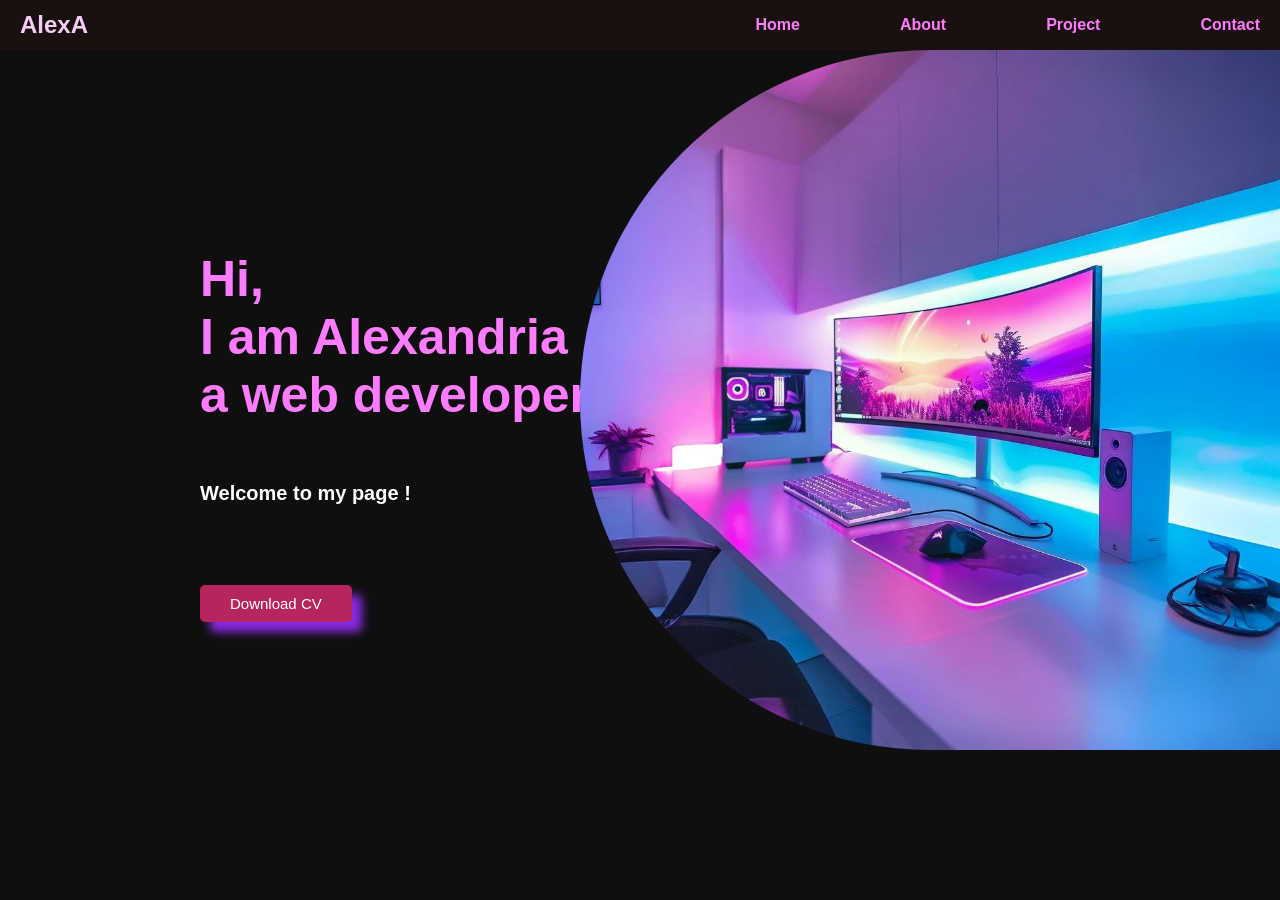
==== index.html @ 763735e8 "changed git" ====
<!DOCTYPE html>
<html lang="en">

<head>
    <meta charset="UTF-8">
    <meta name="viewport" content="width=device-width, initial-scale=1.0">
    <title>Document</title>
    <link rel="stylesheet" href="css/styles.css">

</head>

<body>
    <header>

        <h2 class="logo">AlexA</h2>
        <nav class="navigation">
            <a href=""> Home</a>
            <a href="about.html">About</a>
            <a href="project.html">Project</a>
            <a href="contact.html"> Contact</a>
        </nav>
    </header>
    <main>
        <div class="intro">
            <div class="intro">
                <p> Hi, <br>I am Alexandria<br> a web developer.</p>
            </div>
            <br>
            <div class="welcome">
                <p> Welcome to my page !</p>
            </div>
            <br>
            <button class="cv">Download CV</button>
        </div>
        <figure>
            <img class="side_pic" src="images/web_background (2).jpg" alt="side_back">
        </figure>


    </main>
</body>

</html>
---- css/styles.css ----
* {margin:0;
padding:0;
box-sizing: border-box;
}

body, html {
    background-color: #0f0f0f;
    position: relative; /* Add this */
    font-family: 'Segoe UI', Tahoma, Geneva, Verdana, sans-serif;
    background-repeat: no-repeat;
}


header {
    display: flex;
    justify-content: space-between;
    gap: 50px;
    background-color: rgb(26, 16, 16);
    color: white;
    height: 50px;
    align-items: center;
    font-size: medium;
    font-weight: bold;
}

.logo {
    margin-left: 20px;
    color: #f5cdf7;
}

.navigation {
    display: flex;
    gap: 100px;
    font-size: medium;
    font-weight: bold;
    justify-content: center;
    align-items: center;
    color: rgb(253, 124, 253);;
    margin-right: 20px;
}
.navigation a{
    color: rgb(253, 124, 253);;
    text-decoration: none;
}

.intro {
    font-size: 50px;
    font-weight: bold;
    align-items: center;
    color:rgb(253, 124, 253);
    margin-top: 200px;
    margin-left: 100px;
}

.welcome {
    margin-left: 100px;
    color: white;
    font-size: 20px;
}

.cv {
    margin-left: 100px;
    padding: 10px 30px;
    border-radius: 5px;
    background-color: rgb(182, 37, 93);
    border: none;
    color: white;
    font-size: 15px;
    cursor: pointer;
    box-shadow: 10px 10px 10px blueviolet;
}

main {
    /* Removed display: flex; */
}

.side_pic {
    height: 700px; /* Adjust height as needed */
    width: auto;
    border-top-left-radius: 50%;
    border-bottom-left-radius: 50%;
    position: absolute; /* Add this */
    top: 50px; /* Position below the navbar, which is 50px tall */
    right: 0; /* Add this */
}

footer {
    display: flex;
        justify-content: center;}
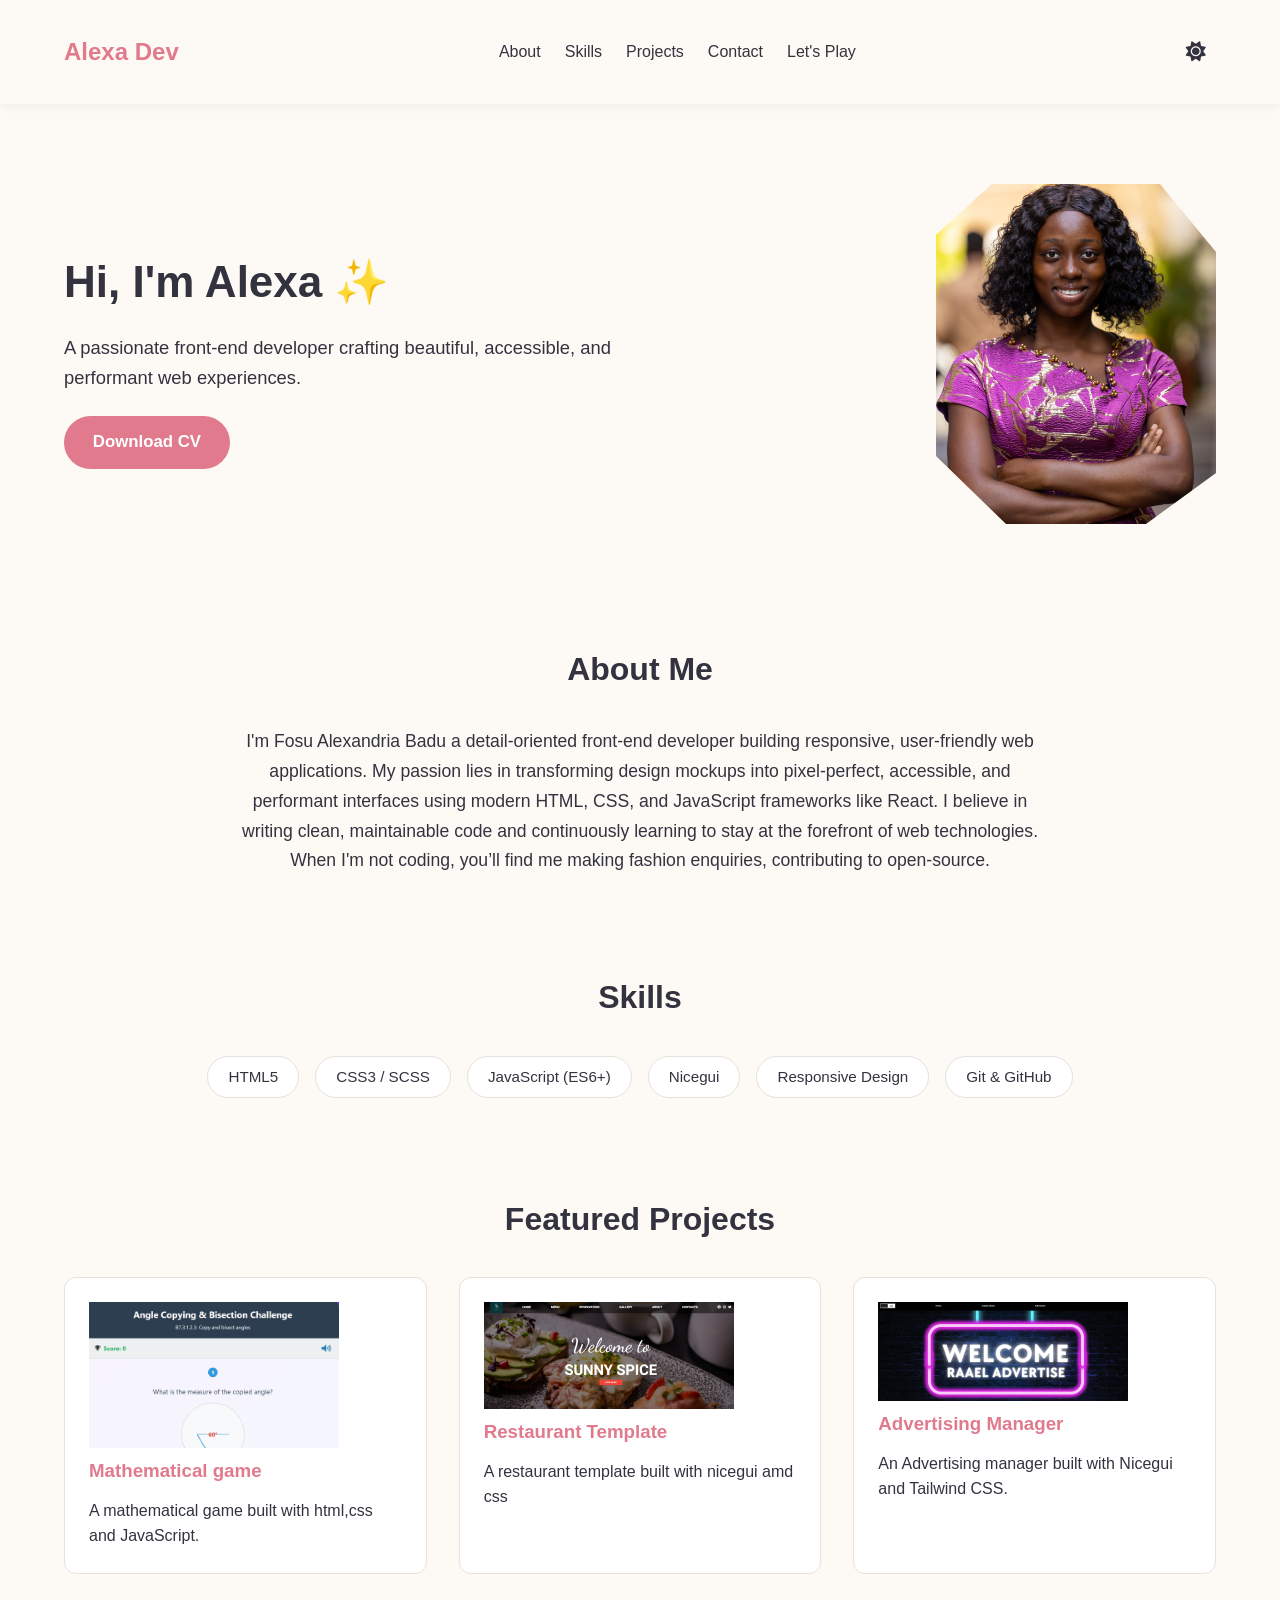
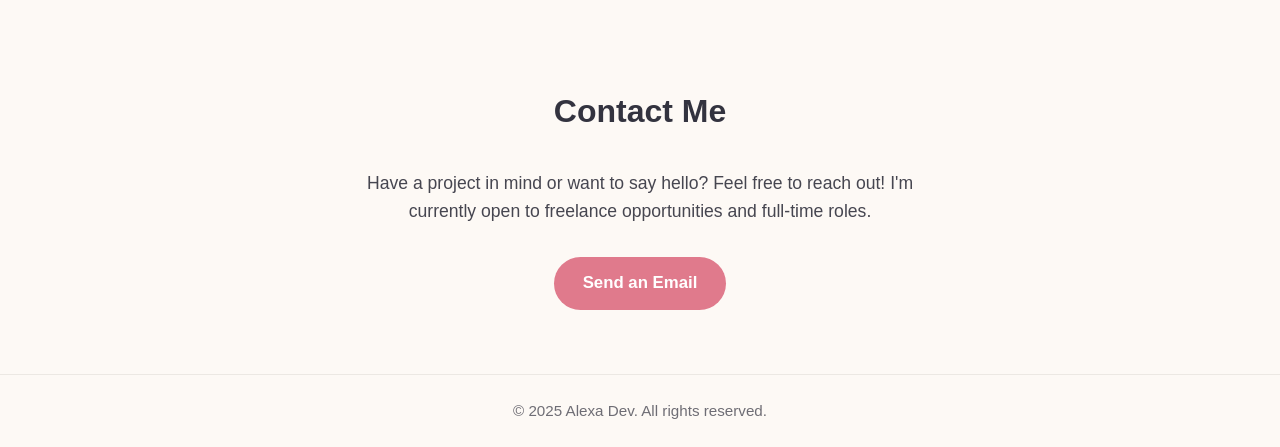
==== commit 8eb85dde: "portfolio updated" ====
--- a/index.html
+++ b/index.html
@@ -1,43 +1,111 @@
 <!DOCTYPE html>
-<html lang="en">
+<html lang="en" class="light-theme">
+<head>
+  <meta charset="UTF-8" />
+  <meta name="viewport" content="width=device-width, initial-scale=1.0"/>
+  <title>Alexa | Front-End Developer</title>
+  <link rel="stylesheet" href="style.css" />
+  <link rel="stylesheet" href="https://cdnjs.cloudflare.com/ajax/libs/font-awesome/6.5.0/css/all.min.css" />
+</head>
+<body>
+  <header>
+    <div class="container">
+      <nav>
+        <div class="logo">Alexa Dev</div>
+        <div class="nav-links">
+          <a href="#about">About</a>
+          <a href="#skills">Skills</a>
+          <a href="#projects">Projects</a>
+          <a href="#contact">Contact</a>
+          <a href="lets-play.html">Let's Play</a>
+        </div>
+        <button class="theme-toggle" id="themeToggle" aria-label="Toggle theme">
+          <i class="fas fa-sun"></i>
+        </button>
+      </nav>
+    </div>
+  </header>
 
-<head>
-    <meta charset="UTF-8">
-    <meta name="viewport" content="width=device-width, initial-scale=1.0">
-    <title>Document</title>
-    <link rel="stylesheet" href="css/styles.css">
+  <main class="container">
+    <!-- Hero + Profile Picture -->
+    <section class="hero">
+      <div class="hero-content">
+        <h1 class="animate-title">Hi, I'm Alexa ✨</h1>
+        <p class="animate-subtitle">A passionate front-end developer crafting beautiful, accessible, and performant web experiences.</p>
+        <a href="images/Alexandria's CV.pdf" class="btn" download>Download CV</a>
+      </div>
+      <div class="profile-picture">
+        <img src="images/003A0509.jpg" alt="Alexa, Front-End Developer">
+      </div>
+    </section>
 
-</head>
+    <!-- About Me -->
+    <section id="about">
+      <h2>About Me</h2>
+      <p class="about-text">
+        I'm  Fosu Alexandria Badu a detail-oriented front-end developer building responsive, user-friendly web applications. 
+        My passion lies in transforming design mockups into pixel-perfect, accessible, and performant interfaces using modern 
+        HTML, CSS, and JavaScript frameworks like React. I believe in writing clean, maintainable code and continuously learning 
+        to stay at the forefront of web technologies. When I'm not coding, you’ll find me making fashion enquiries, contributing to open-source.
+      </p>
+    </section>
 
-<body>
-    <header>
+    <!-- Skills -->
+    <section id="skills">
+      <h2>Skills</h2>
+      <div class="skills">
+        <span class="skill-tag">HTML5</span>
+        <span class="skill-tag">CSS3 / SCSS</span>
+        <span class="skill-tag">JavaScript (ES6+)</span>
+        <span class="skill-tag">Nicegui</span>
+        <span class="skill-tag">Responsive Design</span>
+        <span class="skill-tag">Git & GitHub</span>
+      </div>
+    </section>
 
-        <h2 class="logo">AlexA</h2>
-        <nav class="navigation">
-            <a href=""> Home</a>
-            <a href="about.html">About</a>
-            <a href="project.html">Project</a>
-            <a href="contact.html"> Contact</a>
-        </nav>
-    </header>
-    <main>
-        <div class="intro">
-            <div class="intro">
-                <p> Hi, <br>I am Alexandria<br> a web developer.</p>
-            </div>
-            <br>
-            <div class="welcome">
-                <p> Welcome to my page !</p>
-            </div>
-            <br>
-            <button class="cv">Download CV</button>
+    <!-- Projects -->
+    <section id="projects">
+      <h2>Featured Projects</h2>
+      <div class="projects-grid">
+        <div class="project-card">
+          <img src="images/try2.png" alt="Game Project Preview">
+          <div class="project-content">
+            <h3>Mathematical game</h3>
+            <p>A mathematical game built with html,css and JavaScript.</p>
+          </div>
         </div>
-        <figure>
-            <img class="side_pic" src="images/web_background (2).jpg" alt="side_back">
-        </figure>
+        <div class="project-card">
+          <img src="images/restaurant .png" alt="Restaurant App Preview">
+          <div class="project-content">
+            <h3>Restaurant Template</h3>
+            <p>A restaurant template built with nicegui amd css </p>
+          </div>
+        </div>
+        <div class="project-card">
+          <img src="images/Raael.png" alt="Personal Portfolio Website">
+          <div class="project-content">
+            <h3>Advertising Manager</h3>
+            <p>An Advertising manager built with Nicegui and Tailwind CSS.</p>
+          </div>
+        </div>
+      </div>
+    </section>
 
+    <!-- Contact Me -->
+    <section id="contact" class="contact-section">
+      <h2>Contact Me</h2>
+      <p class="contact-text">
+        Have a project in mind or want to say hello? Feel free to reach out!  
+        I'm currently open to freelance opportunities and full-time roles.
+      </p>
+      <a href="alexandria.fosu@gmail.com" class="btn contact-btn">Send an Email</a>
+    </section>
+  </main>
 
-    </main>
+  <footer>
+    <p>© 2025 Alexa Dev. All rights reserved.</p>
+  </footer>
+
+  <script src="script.js"></script>
 </body>
-
 </html>
--- a/style.css
+++ b/style.css
@@ -0,0 +1,278 @@
+/* ====== CSS VARIABLES (UNCHANGED) ====== */
+:root {
+  --bg: #fdf9f5;
+  --text: #33333f;
+  --accent: #e07a8c;
+  --secondary: #a29bfe;
+  --card-bg: #ffffff;
+  --border: #e6e1dc;
+  --shadow: rgba(0, 0, 0, 0.06);
+}
+
+.dark-theme {
+  --bg: #1a1a25;
+  --text: #f0e6e0;
+  --accent: #f4a2ac;
+  --secondary: #b3a7ff;
+  --card-bg: #252535;
+  --border: #3a3a4a;
+  --shadow: rgba(0, 0, 0, 0.3);
+}
+
+*,
+*::before,
+*::after {
+  box-sizing: border-box;
+  margin: 0;
+  padding: 0;
+}
+
+body {
+  font-family: 'Inter', -apple-system, BlinkMacSystemFont, sans-serif;
+  background-color: var(--bg);
+  color: var(--text);
+  line-height: 1.6;
+  transition: background-color 0.3s ease, color 0.3s ease;
+}
+
+.container {
+  width: 90%;
+  max-width: 1200px;
+  margin: 0 auto;
+  padding: 1rem 0;
+}
+
+/* ====== HEADER & NAV ====== */
+header {
+  position: sticky;
+  top: 0;
+  z-index: 100;
+  background: var(--bg);
+  box-shadow: 0 2px 10px var(--shadow);
+}
+
+nav {
+  display: flex;
+  justify-content: space-between;
+  align-items: center;
+  padding: 1rem 0;
+}
+
+.logo {
+  font-size: 1.5rem;
+  font-weight: 700;
+  color: var(--accent);
+}
+
+.nav-links {
+  display: flex;
+  gap: 1.5rem;
+}
+
+.nav-links a {
+  color: var(--text);
+  text-decoration: none;
+  font-weight: 500;
+  transition: color 0.2s;
+}
+
+.nav-links a:hover {
+  color: var(--accent);
+}
+
+.theme-toggle {
+  background: none;
+  border: none;
+  font-size: 1.25rem;
+  color: var(--text);
+  cursor: pointer;
+  width: 40px;
+  height: 40px;
+  border-radius: 50%;
+  display: flex;
+  align-items: center;
+  justify-content: center;
+  transition: background 0.3s;
+}
+
+.theme-toggle:hover {
+  background: var(--border);
+}
+
+/* ====== HERO WITH LARGE PROFILE PICTURE & CLIP-PATH ====== */
+.hero {
+  display: flex;
+  flex-wrap: wrap;
+  align-items: center;
+  justify-content: space-between;
+  gap: 3rem;
+  padding: 4rem 0;
+  text-align: left;
+}
+
+.hero-content h1 {
+  font-size: 2.75rem;
+  margin-bottom: 1rem;
+}
+
+.hero-content p {
+  font-size: 1.15rem;
+  max-width: 600px;
+  margin-bottom: 1.5rem;
+}
+
+.profile-picture {
+  flex-shrink: 0;
+  position: relative;
+}
+
+.profile-picture img {
+  width: 280px;
+  height: 340px;
+  object-fit: cover;
+  /* Modern asymmetric clip-path */
+  clip-path: polygon(20% 0%, 80% 0%, 100% 20%, 100% 85%, 75% 100%, 25% 100%, 0% 80%, 0% 15%);
+  box-shadow: 0 12px 30px var(--shadow);
+  transition: transform 0.3s ease;
+}
+
+.profile-picture img:hover {
+  transform: scale(1.02);
+}
+
+/* ====== ABOUT ME ====== */
+#about {
+  padding: 3rem 0;
+}
+
+.about-text {
+  max-width: 800px;
+  margin: 0 auto;
+  text-align: center;
+  font-size: 1.1rem;
+  line-height: 1.7;
+}
+
+/* ====== SKILLS & PROJECTS (unchanged layout) ====== */
+section:not(.hero):not(#about):not(.contact-section) {
+  padding: 3rem 0;
+}
+
+h2 {
+  font-size: 2rem;
+  margin-bottom: 2rem;
+  text-align: center;
+}
+
+.skills {
+  display: flex;
+  flex-wrap: wrap;
+  justify-content: center;
+  gap: 1rem;
+}
+
+.skill-tag {
+  background: var(--card-bg);
+  padding: 0.5rem 1.25rem;
+  border-radius: 30px;
+  border: 1px solid var(--border);
+  font-size: 0.95rem;
+}
+
+.projects-grid {
+  display: grid;
+  grid-template-columns: repeat(auto-fill, minmax(280px, 1fr));
+  gap: 2rem;
+}
+
+.project-card {
+  background: var(--card-bg);
+  border: 1px solid var(--border);
+  border-radius: 12px;
+  padding: 1.5rem;
+  transition: transform 0.3s, box-shadow 0.3s;
+}
+
+.project-card:hover {
+  transform: translateY(-5px);
+  box-shadow: 0 6px 20px var(--shadow);
+}
+
+.project-card h3 {
+  margin-bottom: 0.75rem;
+  color: var(--accent);
+}
+
+/* ====== CONTACT ME SECTION ====== */
+.contact-section {
+  text-align: center;
+  padding: 4rem 0 3rem;
+}
+
+.contact-text {
+  max-width: 600px;
+  margin: 0 auto 2rem;
+  font-size: 1.1rem;
+  opacity: 0.9;
+}
+
+.contact-btn {
+  background: var(--secondary);
+  color: white;
+}
+
+.contact-btn:hover {
+  background: var(--accent);
+}
+
+/* ====== FOOTER ====== */
+footer {
+  text-align: center;
+  padding: 1.5rem 0;
+  border-top: 1px solid var(--border);
+  color: var(--text);
+  opacity: 0.7;
+  font-size: 0.95rem;
+}
+
+/* ====== BUTTONS ====== */
+.btn {
+  display: inline-block;
+  background: var(--accent);
+  color: white;
+  padding: 0.8rem 1.8rem;
+  text-decoration: none;
+  border-radius: 30px;
+  font-weight: 600;
+  transition: background 0.3s, transform 0.2s;
+  font-size: 1.05rem;
+}
+
+.btn:hover {
+  background: var(--secondary);
+  transform: translateY(-2px);
+}
+
+/* ====== RESPONSIVE ====== */
+@media (max-width: 768px) {
+  .hero {
+    flex-direction: column;
+    text-align: center;
+    gap: 2.5rem;
+  }
+
+  .hero-content h1 {
+    font-size: 2.25rem;
+  }
+
+  .profile-picture img {
+    width: 240px;
+    height: 290px;
+    clip-path: polygon(15% 0%, 85% 0%, 100% 25%, 100% 80%, 70% 100%, 30% 100%, 0% 75%, 0% 20%);
+  }
+
+  .nav-links {
+    gap: 1rem;
+    font-size: 0.9rem;
+  }
+}
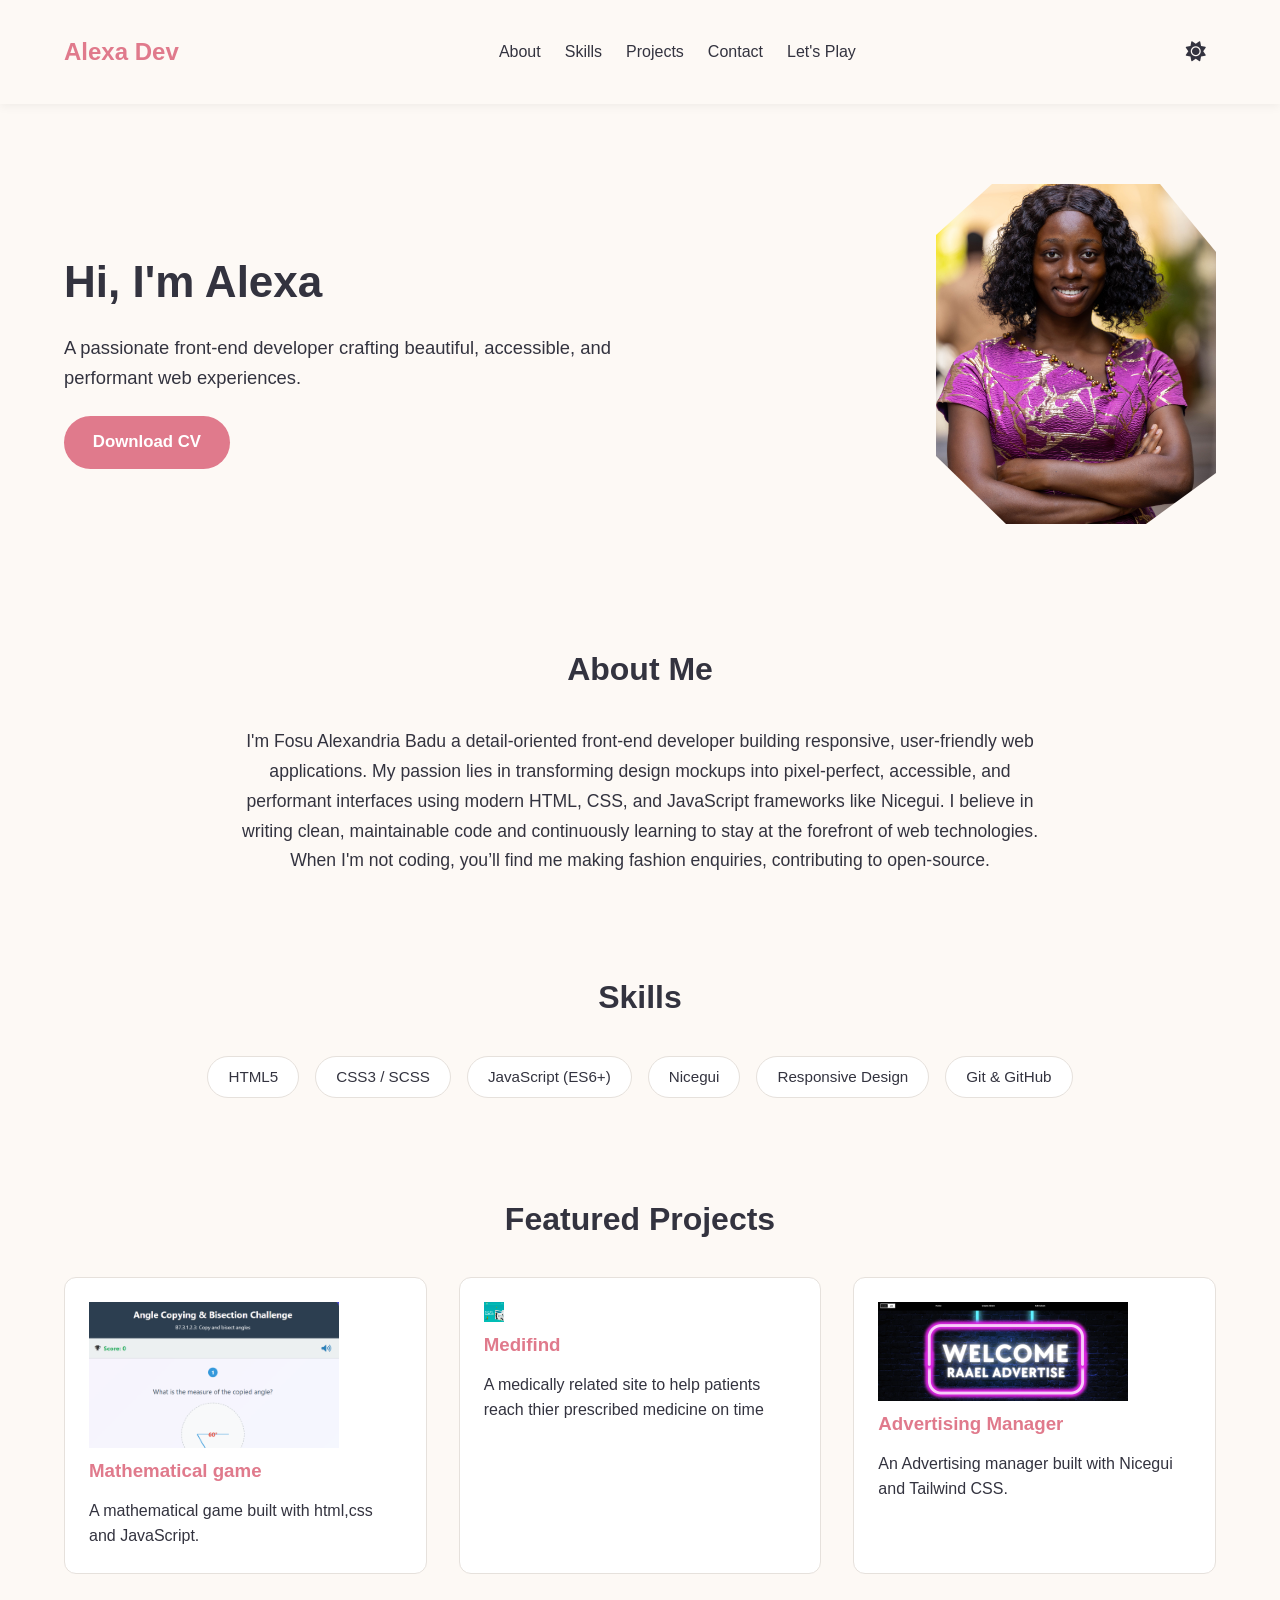
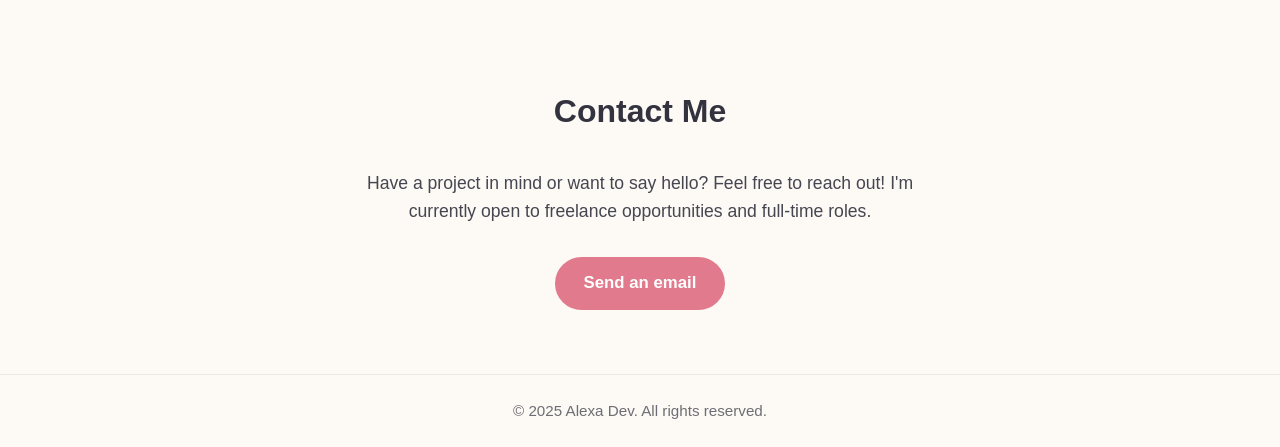
==== commit b466e9e6: "hfh" ====
--- a/index.html
+++ b/index.html
@@ -30,9 +30,9 @@
     <!-- Hero + Profile Picture -->
     <section class="hero">
       <div class="hero-content">
-        <h1 class="animate-title">Hi, I'm Alexa ✨</h1>
+        <h1 class="animate-title">Hi, I'm Alexa </h1>
         <p class="animate-subtitle">A passionate front-end developer crafting beautiful, accessible, and performant web experiences.</p>
-        <a href="images/Alexandria's CV.pdf" class="btn" download>Download CV</a>
+        <a href="./images/Copy of Alexandria's CV (2).pdf" class="btn" download>Download CV</a>
       </div>
       <div class="profile-picture">
         <img src="images/003A0509.jpg" alt="Alexa, Front-End Developer">
@@ -45,7 +45,7 @@
       <p class="about-text">
         I'm  Fosu Alexandria Badu a detail-oriented front-end developer building responsive, user-friendly web applications. 
         My passion lies in transforming design mockups into pixel-perfect, accessible, and performant interfaces using modern 
-        HTML, CSS, and JavaScript frameworks like React. I believe in writing clean, maintainable code and continuously learning 
+        HTML, CSS, and JavaScript frameworks like Nicegui. I believe in writing clean, maintainable code and continuously learning 
         to stay at the forefront of web technologies. When I'm not coding, you’ll find me making fashion enquiries, contributing to open-source.
       </p>
     </section>
@@ -75,10 +75,10 @@
           </div>
         </div>
         <div class="project-card">
-          <img src="images/restaurant .png" alt="Restaurant App Preview">
+          <img src="images/Screenshot 2026-01-21 180132.png" alt="Restaurant App Preview" style="height: 20px; width: 20px;">
           <div class="project-content">
-            <h3>Restaurant Template</h3>
-            <p>A restaurant template built with nicegui amd css </p>
+            <h3>Medifind</h3>
+            <p>A medically related site to help patients reach thier prescribed medicine on time</p>
           </div>
         </div>
         <div class="project-card">
@@ -98,7 +98,7 @@
         Have a project in mind or want to say hello? Feel free to reach out!  
         I'm currently open to freelance opportunities and full-time roles.
       </p>
-      <a href="alexandria.fosu@gmail.com" class="btn contact-btn">Send an Email</a>
+      <a href="mailto:alexandria.fosu@gmail.com" class="btn contact-btn">Send an email</a>
     </section>
   </main>
 
--- a/style.css
+++ b/style.css
@@ -272,7 +272,7 @@
   }
 
   .nav-links {
-    gap: 1rem;
+    gap: 1em;
     font-size: 0.9rem;
   }
 }
